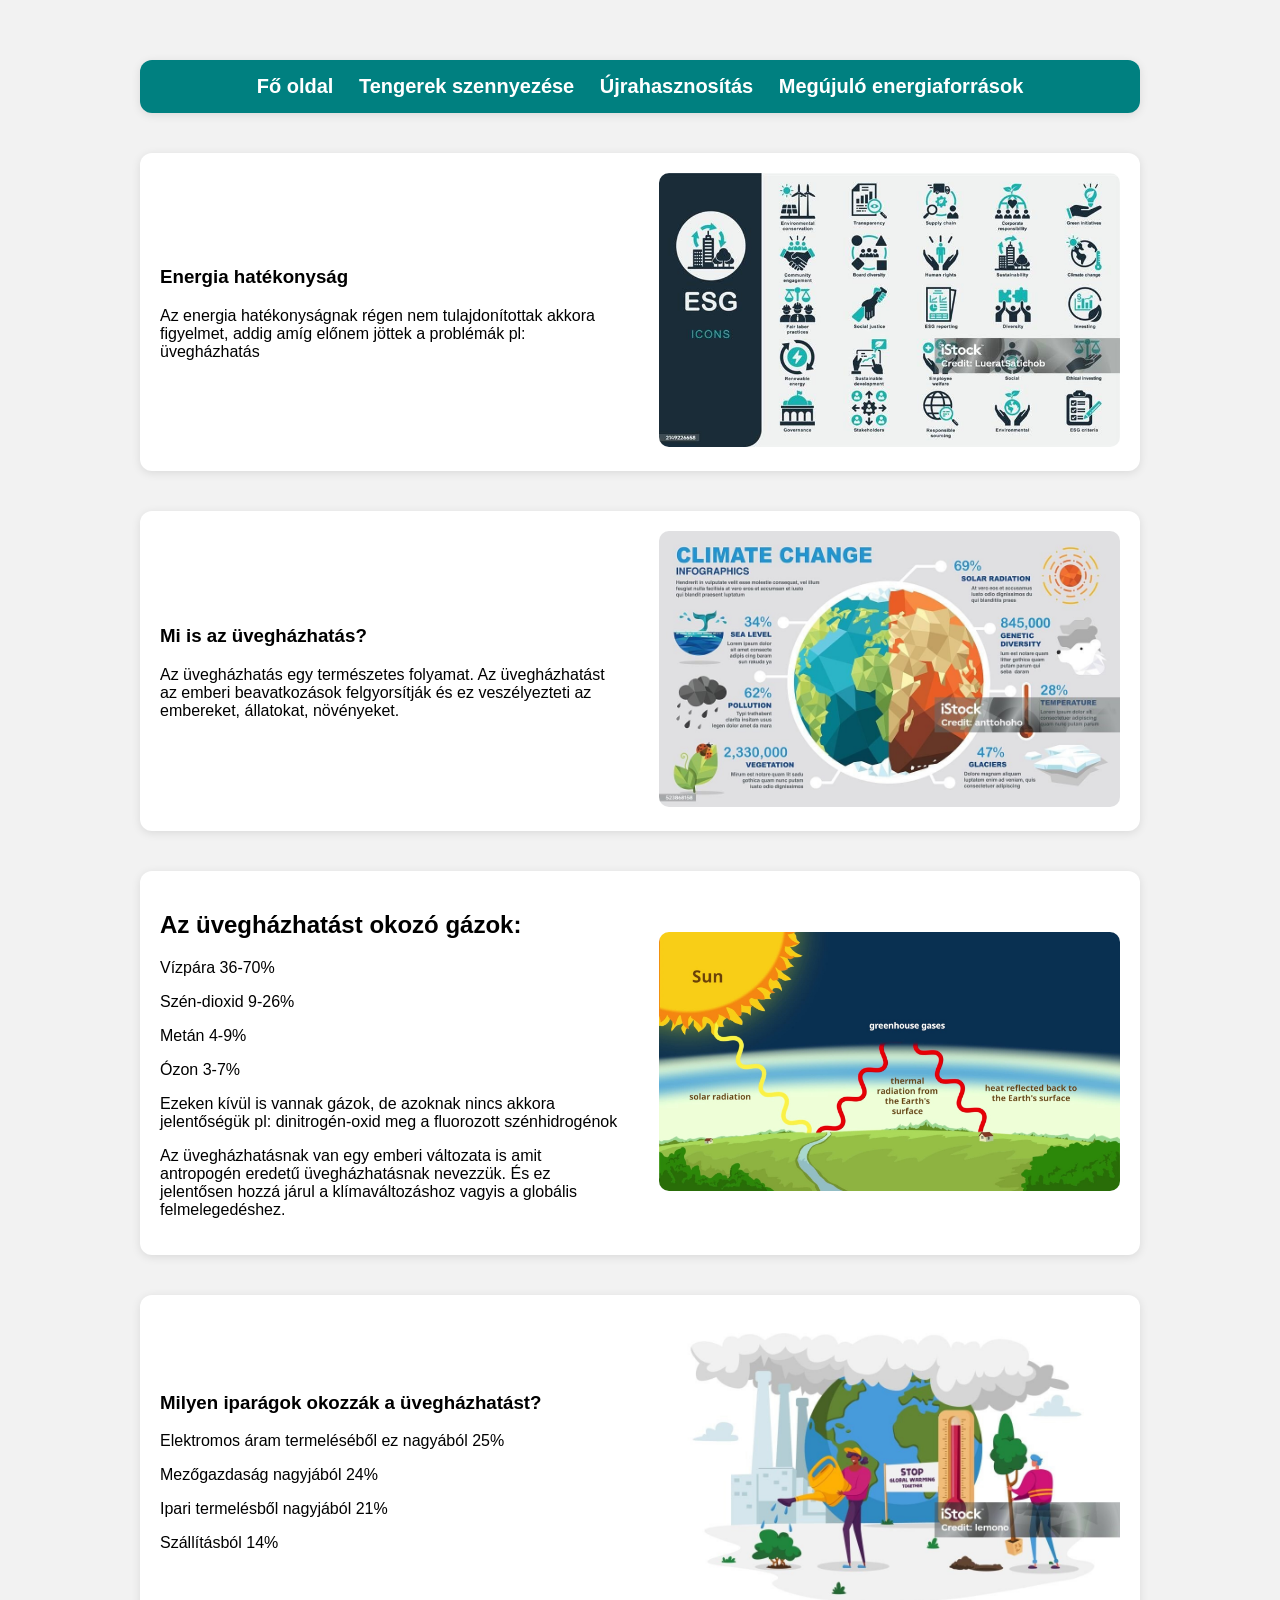
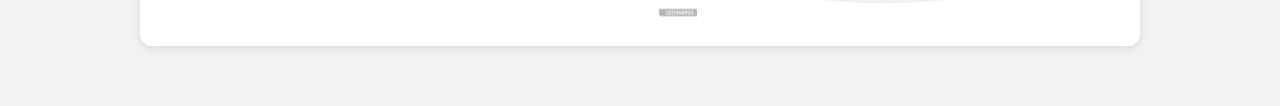
==== Gergo/index.html @ 951056dd "changes" ====
<!DOCTYPE html>
<html lang="hu">
<head>
    <meta charset="UTF-8">
    <meta name="viewport" content="width=device-width, initial-scale=1.0">
    <title>Shellők</title>
    <link rel="stylesheet" href="style.css">
</head>
<body>
<article>
    <section class="link">
        <div>
            <a href="../Fooldal/fo.html"> Fő oldal</a>
            <a href="../Nathan/viz.html"> Tengerek szennyezése</a>
            <a href="../Oliver/muanyag.html"> Újrahasznosítás</a>
            <a href="../vince/index1.html"> Megújuló energiaforrások</a>
        </div>
    </section>
    <section class="ptl">
        <div class="szoveg">
            <h1>Energia hatékonyság</h1>
            <p>Az energia hatékonyságnak régen nem tulajdonítottak akkora figyelmet, addig amíg előnem jöttek a problémák pl: üvegházhatás </p>
            </div>
            <div class="kep">
                <a href=""><img src="/kepek/Kép (1).jpg" alt="uveghazhatas" /></a>
        </div>
    </section>
    <section class="ptl">
        <div class="szoveg">
            <h1>Mi is az üvegházhatás? </h1>
            <p>Az üvegházhatás egy természetes folyamat. 
            Az üvegházhatást az emberi beavatkozások felgyorsítják és ez veszélyezteti az embereket, állatokat, növényeket. </p>
        </div>
            <div class="kep">
                <a href=""><img src="/kepek/Kép (2).jpg" alt="uveghazhatas" /></a>
        </div>
    </section>
    <section class="ptl">
        <div class="szoveg">
            <h2>Az üvegházhatást okozó gázok:</h2>
            <p>Vízpára 36-70% </p>
            <p>Szén-dioxid 9-26% </p>
            <p>Metán 4-9% </p>
            <p>Ózon 3-7% </p>
            <p>Ezeken kívül is vannak gázok, de azoknak nincs akkora jelentőségük  

                pl: dinitrogén-oxid meg a fluorozott szénhidrogénok </p>
            <p>Az üvegházhatásnak van egy emberi változata is amit antropogén eredetű üvegházhatásnak nevezzük. 

                És ez jelentősen hozzá járul a klímaváltozáshoz vagyis a globális felmelegedéshez. </p>
    
            </div>
            <div class="kep">
                <a href=""><img src="/kepek/Kép (3).jpg"alt="uveghazhatas" /></a>
        </div>
    </section>
    <section class="ptl">
        <div class="szoveg">
            <h1>Milyen iparágok okozzák a üvegházhatást? </h1>
            <p>Elektromos áram termeléséből ez nagyából 25% </p>
            <p>Mezőgazdaság nagyjából 24% </p>
            <p>Ipari termelésből nagyjából 21% </p>
            <p>Szállításból 14% </p>
            </div>
            <div class="kep">
                <a href=""><img src="/kepek/Kép.jpg" alt="uveghazhatas" /></a>
        </div>
    </section>
</article> 
</body>
</html>
---- Gergo/style.css ----
body {
    font-family: Arial, sans-serif;
    margin: 0;
    padding: 0;
    background: #f2f2f2;
}

article {
    max-width: 1000px;
    margin: 0 auto;
    padding: 20px;
}

.link {
    background-color: #008080;
    padding: 15px;
    text-align: center;
    font-size: 20px;
    word-spacing: normal;
}

.link a {
    color: white;
    margin: 0 10px;
    text-decoration: none;
    font-weight: bold;
}

.link a:hover {
    text-decoration: underline;
}

section {
    margin: 40px 0;
    background: white;
    padding: 20px;
    border-radius: 12px;
    box-shadow: 0 2px 10px rgba(0,0,0,0.1);
    overflow: hidden; 
}


.ptl, .ps {
    display: grid;
    grid-template-columns: 1fr 1fr;
    gap: 4%;
    align-items: center;
}







img {
    max-width: 100%;
    height: auto;
    border-radius: 10px;
}
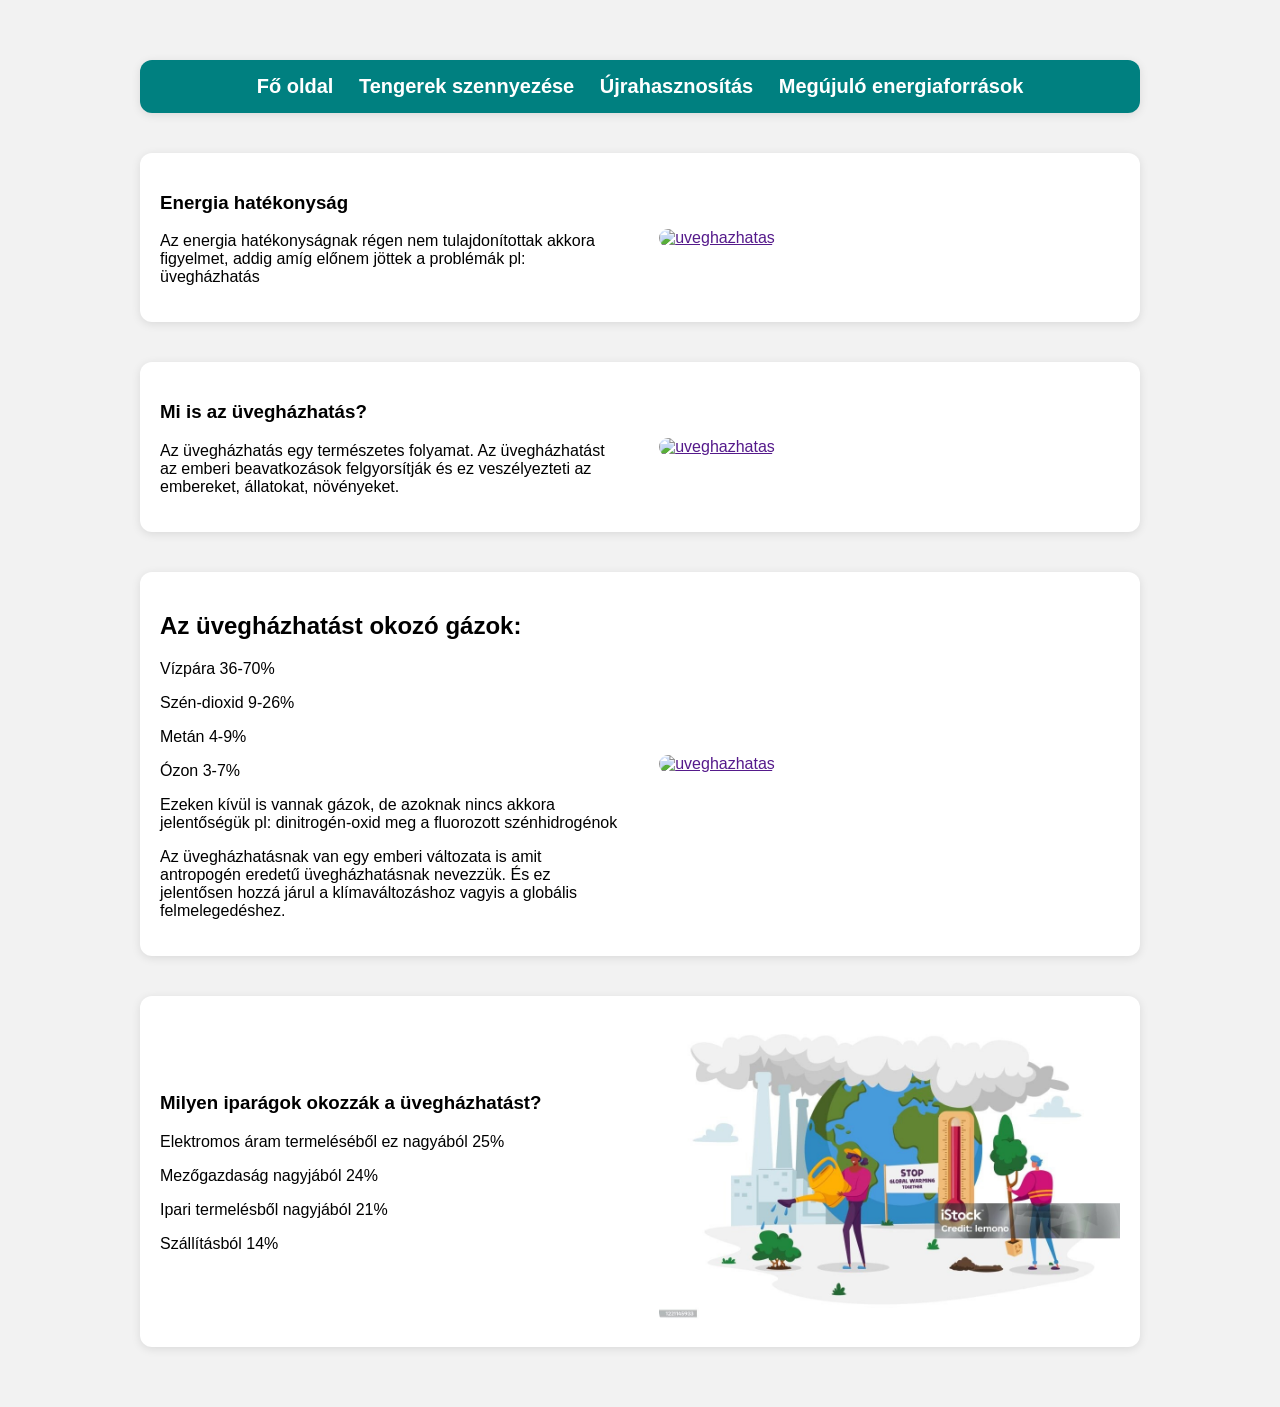
==== commit 02245c10: "asdasdasasdsadsadsadsadsadsadsadsa" ====
--- a/Gergo/index.html
+++ b/Gergo/index.html
@@ -22,7 +22,7 @@
             <p>Az energia hatékonyságnak régen nem tulajdonítottak akkora figyelmet, addig amíg előnem jöttek a problémák pl: üvegházhatás </p>
             </div>
             <div class="kep">
-                <a href=""><img src="/kepek/Kép (1).jpg" alt="uveghazhatas" /></a>
+                <a href=""><img src="/kepek/Kép(1).jpg" alt="uveghazhatas" /></a>
         </div>
     </section>
     <section class="ptl">
@@ -32,7 +32,7 @@
             Az üvegházhatást az emberi beavatkozások felgyorsítják és ez veszélyezteti az embereket, állatokat, növényeket. </p>
         </div>
             <div class="kep">
-                <a href=""><img src="/kepek/Kép (2).jpg" alt="uveghazhatas" /></a>
+                <a href=""><img src="/kepek/Kép(2).jpg" alt="uveghazhatas" /></a>
         </div>
     </section>
     <section class="ptl">
@@ -51,7 +51,7 @@
     
             </div>
             <div class="kep">
-                <a href=""><img src="/kepek/Kép (3).jpg"alt="uveghazhatas" /></a>
+                <a href=""><img src="/kepek/Kép(3).jpg" alt="uveghazhatas" /></a>
         </div>
     </section>
     <section class="ptl">
--- a/Gergo/style.css
+++ b/Gergo/style.css
@@ -48,11 +48,6 @@
 }
 
 
-
-
-
-
-
 img {
     max-width: 100%;
     height: auto;
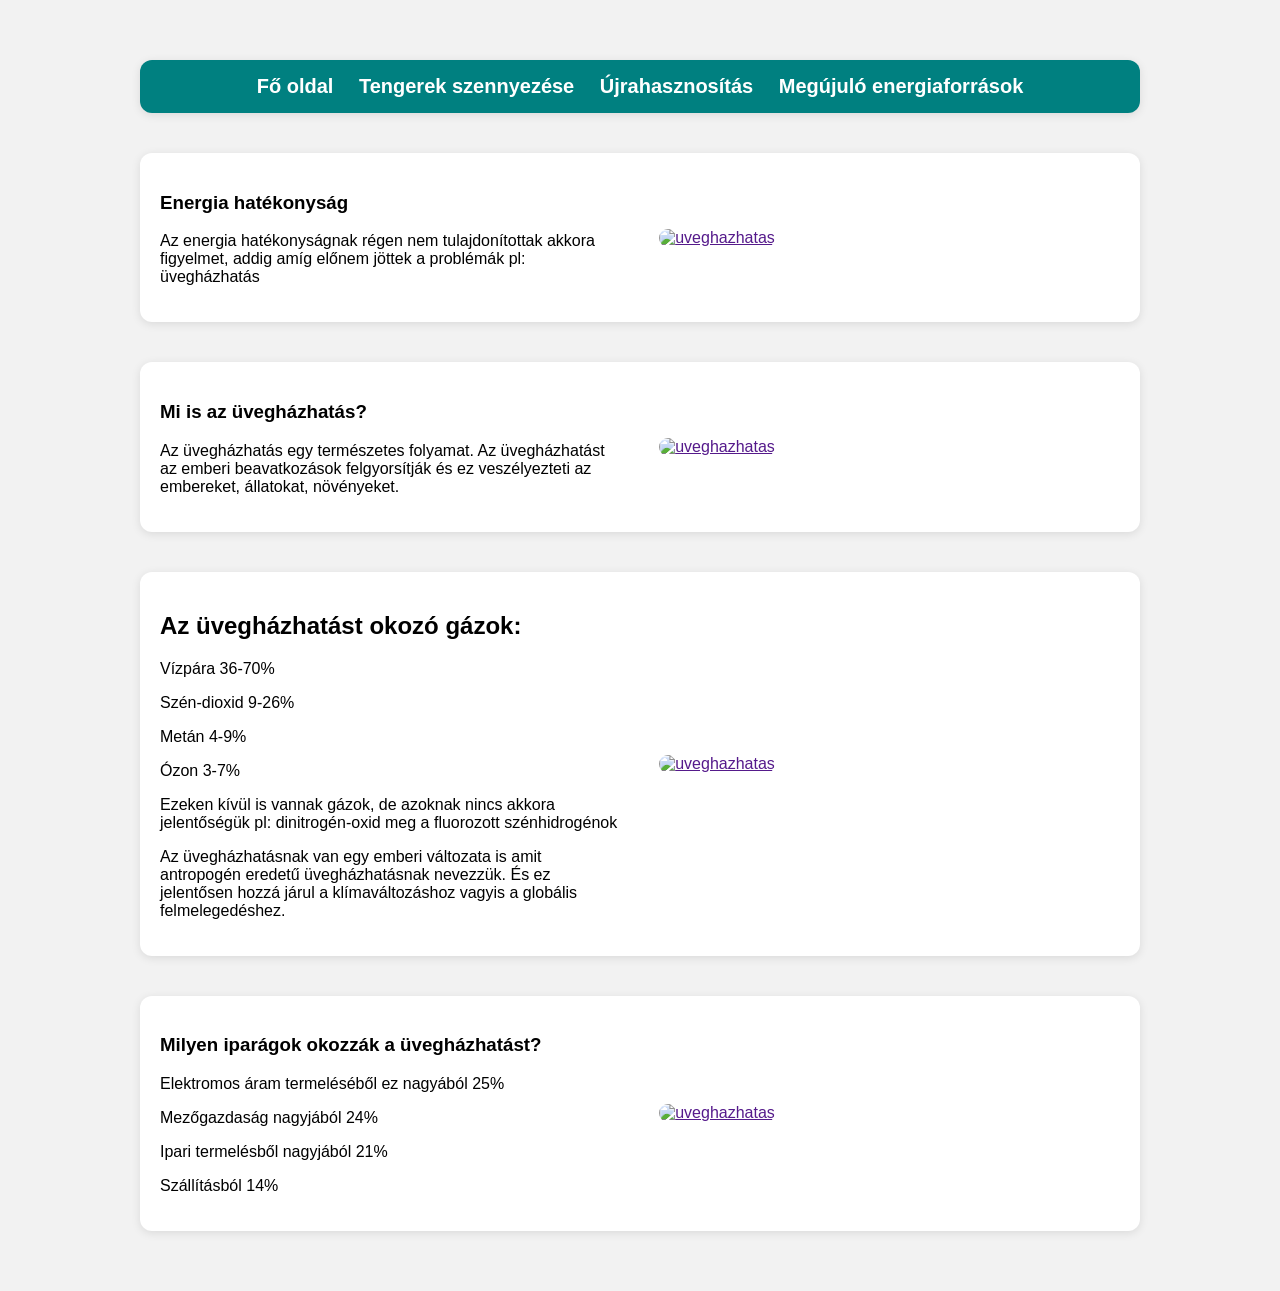
==== commit 9ecb1402: "vdsadasda" ====
--- a/Gergo/index.html
+++ b/Gergo/index.html
@@ -1,71 +1,79 @@
 <!DOCTYPE html>
 <html lang="hu">
-<head>
-    <meta charset="UTF-8">
-    <meta name="viewport" content="width=device-width, initial-scale=1.0">
+  <head>
+    <meta charset="UTF-8" />
+    <meta name="viewport" content="width=device-width, initial-scale=1.0" />
     <title>Shellők</title>
-    <link rel="stylesheet" href="style.css">
-</head>
-<body>
-<article>
-    <section class="link">
+    <link rel="stylesheet" href="style.css" />
+  </head>
+  <body>
+    <article>
+      <section class="link">
         <div>
-            <a href="../Fooldal/fo.html"> Fő oldal</a>
-            <a href="../Nathan/viz.html"> Tengerek szennyezése</a>
-            <a href="../Oliver/muanyag.html"> Újrahasznosítás</a>
-            <a href="../vince/index1.html"> Megújuló energiaforrások</a>
+          <a href="../Fooldal/fo.html"> Fő oldal</a>
+          <a href="../Nathan/viz.html"> Tengerek szennyezése</a>
+          <a href="../Oliver/muanyag.html"> Újrahasznosítás</a>
+          <a href="../vince/index1.html"> Megújuló energiaforrások</a>
         </div>
-    </section>
-    <section class="ptl">
+      </section>
+      <section class="ptl">
         <div class="szoveg">
-            <h1>Energia hatékonyság</h1>
-            <p>Az energia hatékonyságnak régen nem tulajdonítottak akkora figyelmet, addig amíg előnem jöttek a problémák pl: üvegházhatás </p>
-            </div>
-            <div class="kep">
-                <a href=""><img src="/kepek/Kép(1).jpg" alt="uveghazhatas" /></a>
+          <h1>Energia hatékonyság</h1>
+          <p>
+            Az energia hatékonyságnak régen nem tulajdonítottak akkora
+            figyelmet, addig amíg előnem jöttek a problémák pl: üvegházhatás
+          </p>
         </div>
-    </section>
-    <section class="ptl">
+        <div class="kep">
+          <a href=""><img src="kepek/Kép(1).jpg" alt="uveghazhatas" /></a>
+        </div>
+      </section>
+      <section class="ptl">
         <div class="szoveg">
-            <h1>Mi is az üvegházhatás? </h1>
-            <p>Az üvegházhatás egy természetes folyamat. 
-            Az üvegházhatást az emberi beavatkozások felgyorsítják és ez veszélyezteti az embereket, állatokat, növényeket. </p>
+          <h1>Mi is az üvegházhatás?</h1>
+          <p>
+            Az üvegházhatás egy természetes folyamat. Az üvegházhatást az emberi
+            beavatkozások felgyorsítják és ez veszélyezteti az embereket,
+            állatokat, növényeket.
+          </p>
         </div>
-            <div class="kep">
-                <a href=""><img src="/kepek/Kép(2).jpg" alt="uveghazhatas" /></a>
+        <div class="kep">
+          <a href=""><img src="kepek/Kép(2).jpg" alt="uveghazhatas" /></a>
         </div>
-    </section>
-    <section class="ptl">
+      </section>
+      <section class="ptl">
         <div class="szoveg">
-            <h2>Az üvegházhatást okozó gázok:</h2>
-            <p>Vízpára 36-70% </p>
-            <p>Szén-dioxid 9-26% </p>
-            <p>Metán 4-9% </p>
-            <p>Ózon 3-7% </p>
-            <p>Ezeken kívül is vannak gázok, de azoknak nincs akkora jelentőségük  
-
-                pl: dinitrogén-oxid meg a fluorozott szénhidrogénok </p>
-            <p>Az üvegházhatásnak van egy emberi változata is amit antropogén eredetű üvegházhatásnak nevezzük. 
-
-                És ez jelentősen hozzá járul a klímaváltozáshoz vagyis a globális felmelegedéshez. </p>
-    
-            </div>
-            <div class="kep">
-                <a href=""><img src="/kepek/Kép(3).jpg" alt="uveghazhatas" /></a>
+          <h2>Az üvegházhatást okozó gázok:</h2>
+          <p>Vízpára 36-70%</p>
+          <p>Szén-dioxid 9-26%</p>
+          <p>Metán 4-9%</p>
+          <p>Ózon 3-7%</p>
+          <p>
+            Ezeken kívül is vannak gázok, de azoknak nincs akkora jelentőségük
+            pl: dinitrogén-oxid meg a fluorozott szénhidrogénok
+          </p>
+          <p>
+            Az üvegházhatásnak van egy emberi változata is amit antropogén
+            eredetű üvegházhatásnak nevezzük. És ez jelentősen hozzá járul a
+            klímaváltozáshoz vagyis a globális felmelegedéshez.
+          </p>
         </div>
-    </section>
-    <section class="ptl">
+        <div class="kep">
+          <a href=""><img src="kepek/Kép(3).jpg" alt="uveghazhatas" /></a>
+        </div>
+      </section>
+      <section class="ptl">
         <div class="szoveg">
-            <h1>Milyen iparágok okozzák a üvegházhatást? </h1>
-            <p>Elektromos áram termeléséből ez nagyából 25% </p>
-            <p>Mezőgazdaság nagyjából 24% </p>
-            <p>Ipari termelésből nagyjából 21% </p>
-            <p>Szállításból 14% </p>
-            </div>
-            <div class="kep">
-                <a href=""><img src="/kepek/Kép.jpg" alt="uveghazhatas" /></a>
+          <h1>Milyen iparágok okozzák a üvegházhatást?</h1>
+          <p>Elektromos áram termeléséből ez nagyából 25%</p>
+          <p>Mezőgazdaság nagyjából 24%</p>
+          <p>Ipari termelésből nagyjából 21%</p>
+          <p>Szállításból 14%</p>
         </div>
-    </section>
-</article> 
-</body>
-</html>+        <div class="kep">
+          <a href=""><img src="kepek/Kép.jpg" alt="uveghazhatas" /></a>
+        </div>
+      </section>
+    </article>
+  </body>
+</html>
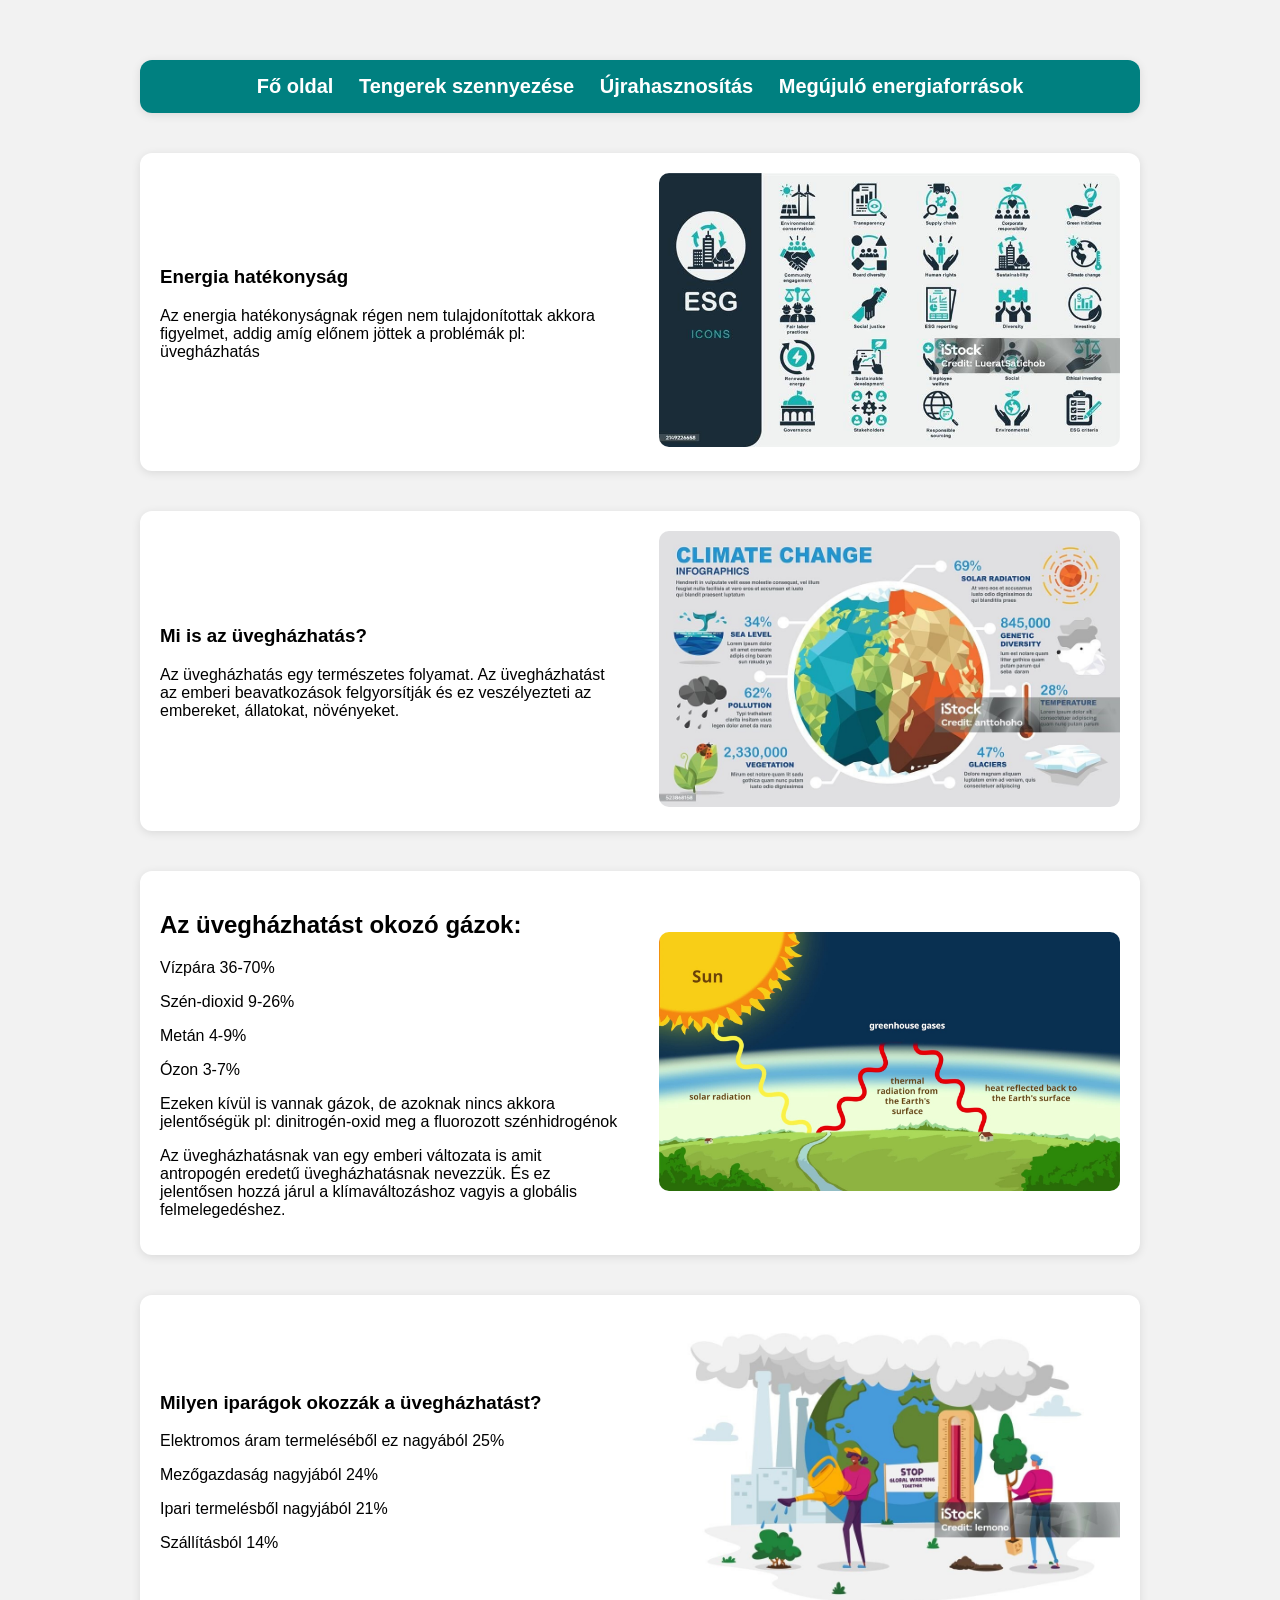
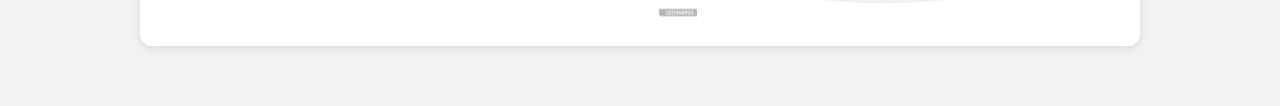
==== commit b73b34dd: "valmamsadsa" ====
--- a/Gergo/index.html
+++ b/Gergo/index.html
@@ -25,7 +25,7 @@
           </p>
         </div>
         <div class="kep">
-          <a href=""><img src="kepek/Kép(1).jpg" alt="uveghazhatas" /></a>
+          <a href=""><img src="/kepek/Kép (1).jpg" alt="uveghazhatas" /></a>
         </div>
       </section>
       <section class="ptl">
@@ -38,7 +38,7 @@
           </p>
         </div>
         <div class="kep">
-          <a href=""><img src="kepek/Kép(2).jpg" alt="uveghazhatas" /></a>
+          <a href=""><img src="/kepek/Kép (2).jpg" alt="uveghazhatas" /></a>
         </div>
       </section>
       <section class="ptl">
@@ -59,7 +59,7 @@
           </p>
         </div>
         <div class="kep">
-          <a href=""><img src="kepek/Kép(3).jpg" alt="uveghazhatas" /></a>
+          <a href=""><img src="/kepek/Kép (3).jpg" alt="uveghazhatas" /></a>
         </div>
       </section>
       <section class="ptl">
@@ -71,7 +71,7 @@
           <p>Szállításból 14%</p>
         </div>
         <div class="kep">
-          <a href=""><img src="kepek/Kép.jpg" alt="uveghazhatas" /></a>
+          <a href=""><img src="/kepek/Kép.jpg" alt="uveghazhatas" /></a>
         </div>
       </section>
     </article>
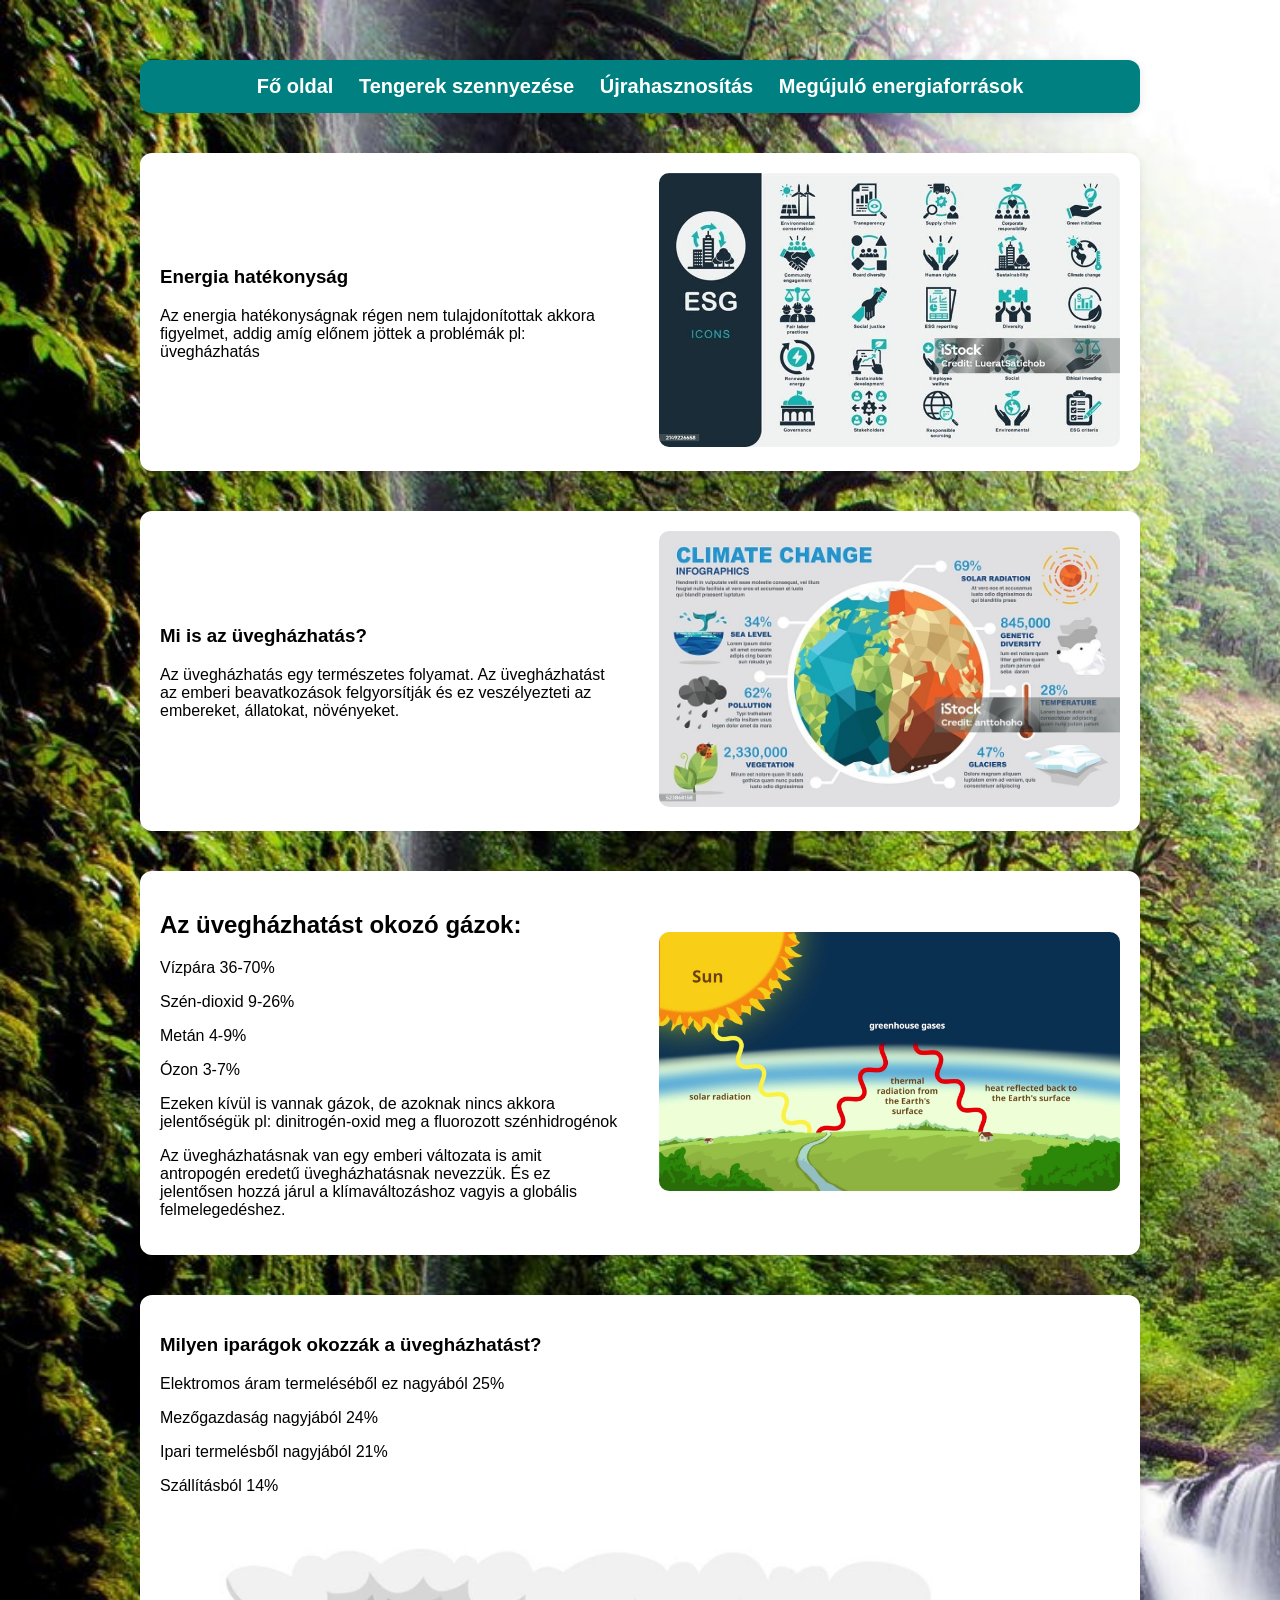
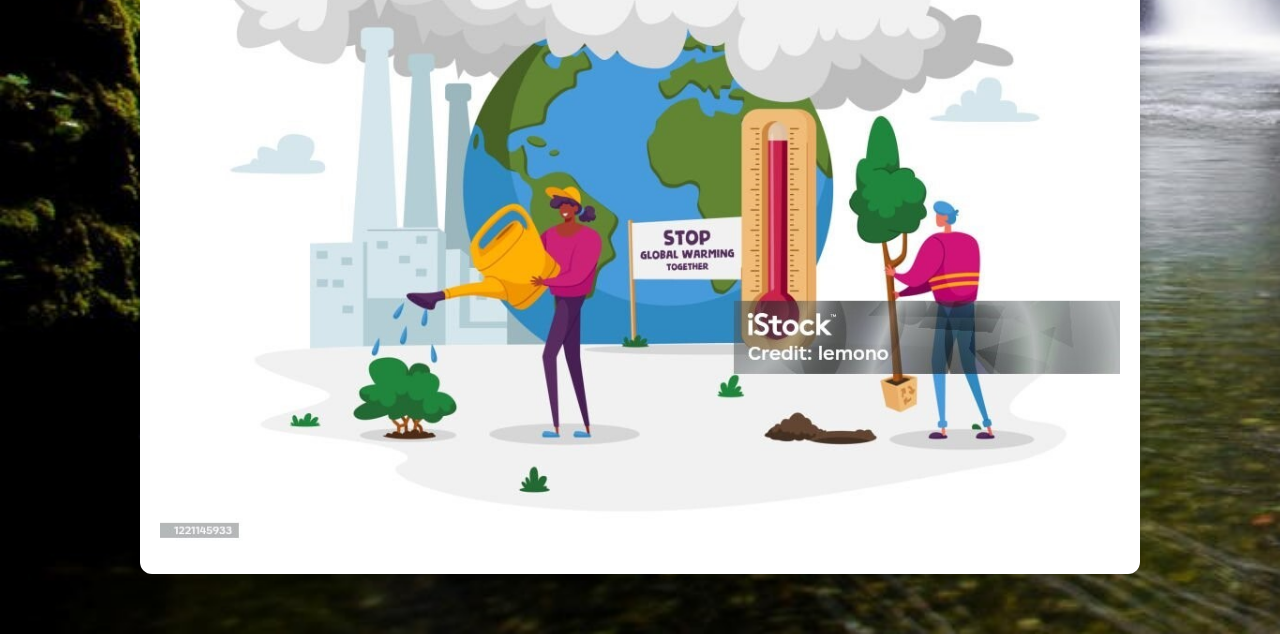
==== commit 2b21bef7: "ff" ====
--- a/Gergo/index.html
+++ b/Gergo/index.html
@@ -25,7 +25,7 @@
           </p>
         </div>
         <div class="kep">
-          <a href=""><img src="/kepek/Kép (1).jpg" alt="uveghazhatas" /></a>
+          <a href=""><img src="../kepek/Kép (1).jpg" alt="uveghazhatas" /></a>
         </div>
       </section>
       <section class="ptl">
@@ -38,7 +38,7 @@
           </p>
         </div>
         <div class="kep">
-          <a href=""><img src="/kepek/Kép (2).jpg" alt="uveghazhatas" /></a>
+          <a href=""><img src="../kepek/Kép (2).jpg" alt="uveghazhatas" /></a>
         </div>
       </section>
       <section class="ptl">
@@ -59,10 +59,10 @@
           </p>
         </div>
         <div class="kep">
-          <a href=""><img src="/kepek/Kép (3).jpg" alt="uveghazhatas" /></a>
+          <a href=""><img src="../kepek/Kép (3).jpg" alt="uveghazhatas" /></a>
         </div>
       </section>
-      <section class="ptl">
+      <section class="idk">
         <div class="szoveg">
           <h1>Milyen iparágok okozzák a üvegházhatást?</h1>
           <p>Elektromos áram termeléséből ez nagyából 25%</p>
@@ -71,7 +71,7 @@
           <p>Szállításból 14%</p>
         </div>
         <div class="kep">
-          <a href=""><img src="/kepek/Kép.jpg" alt="uveghazhatas" /></a>
+          <a href=""><img src="../kepek/Kép.jpg" alt="uveghazhatas" /></a>
         </div>
       </section>
     </article>
--- a/Gergo/style.css
+++ b/Gergo/style.css
@@ -2,7 +2,8 @@
     font-family: Arial, sans-serif;
     margin: 0;
     padding: 0;
-    background: #f2f2f2;
+    background: url("../kepek/528672.jpg");
+    background-size: cover;
 }
 
 article {
